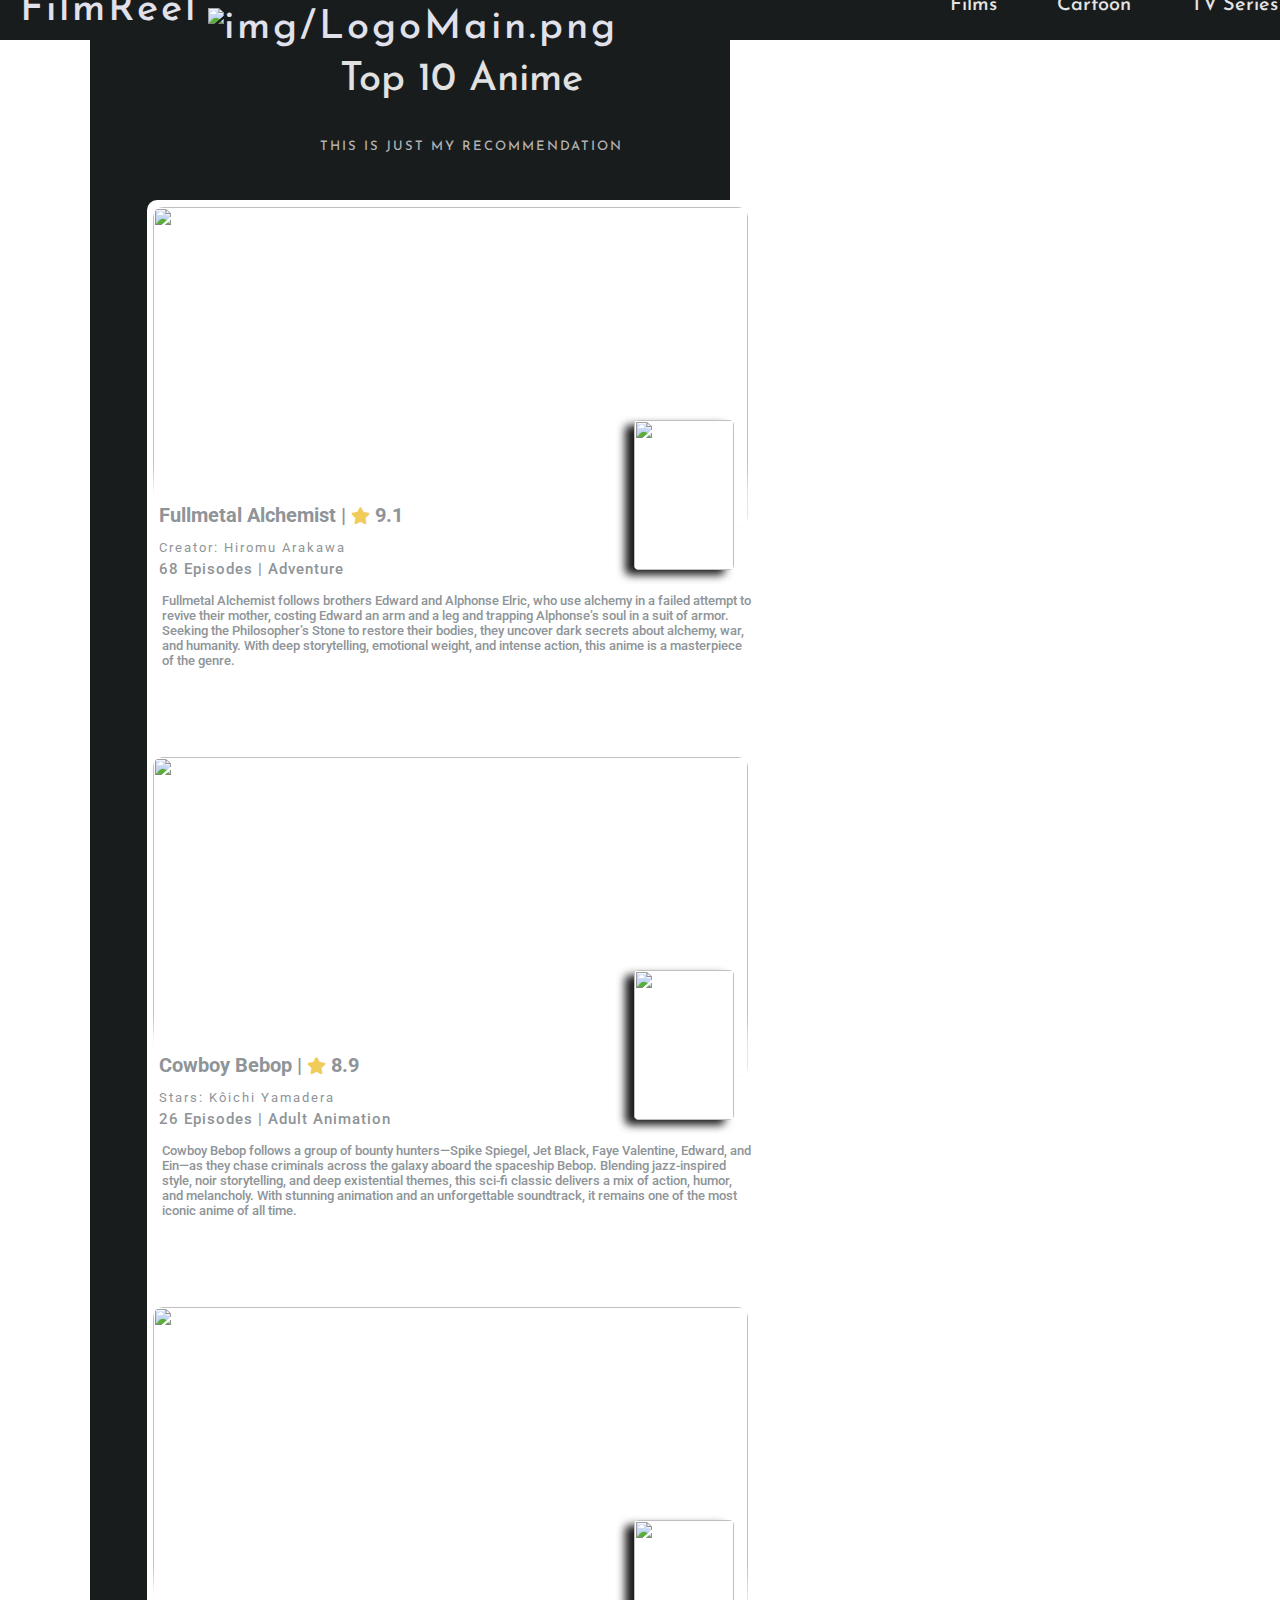
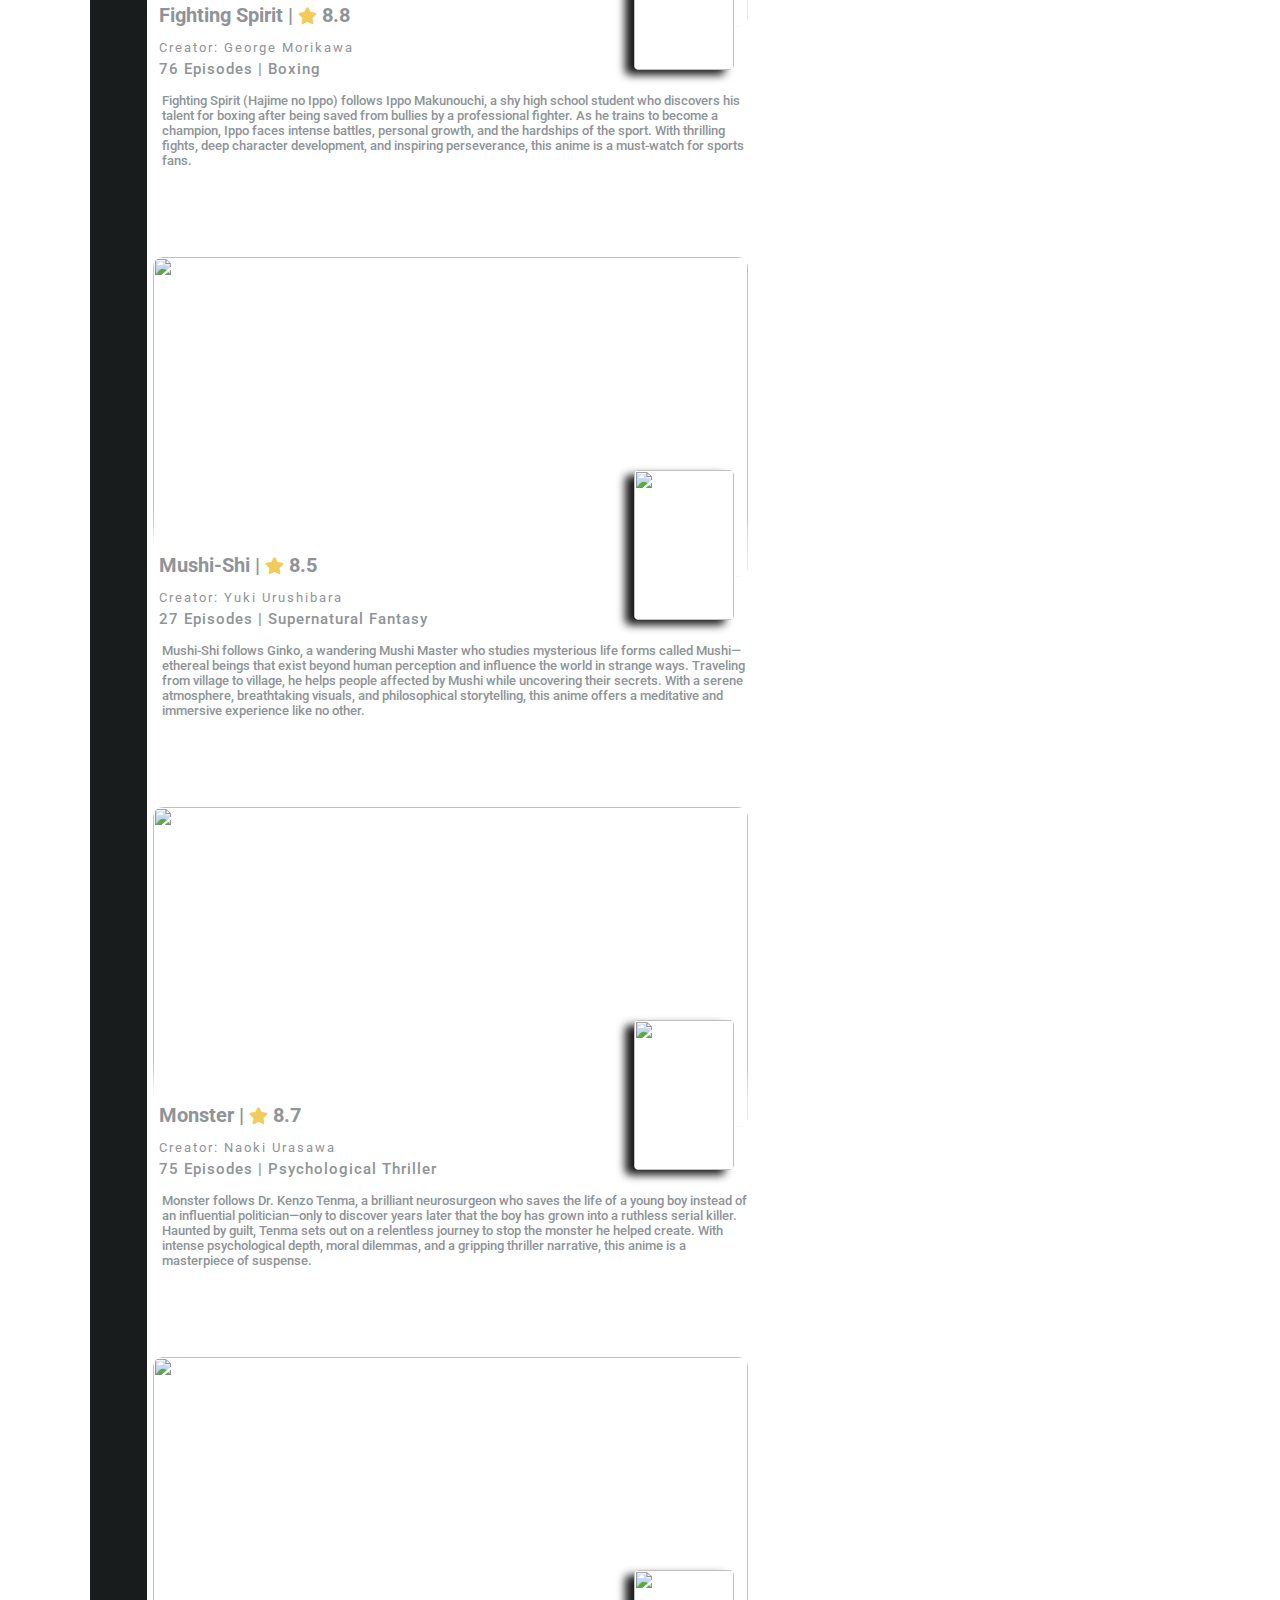
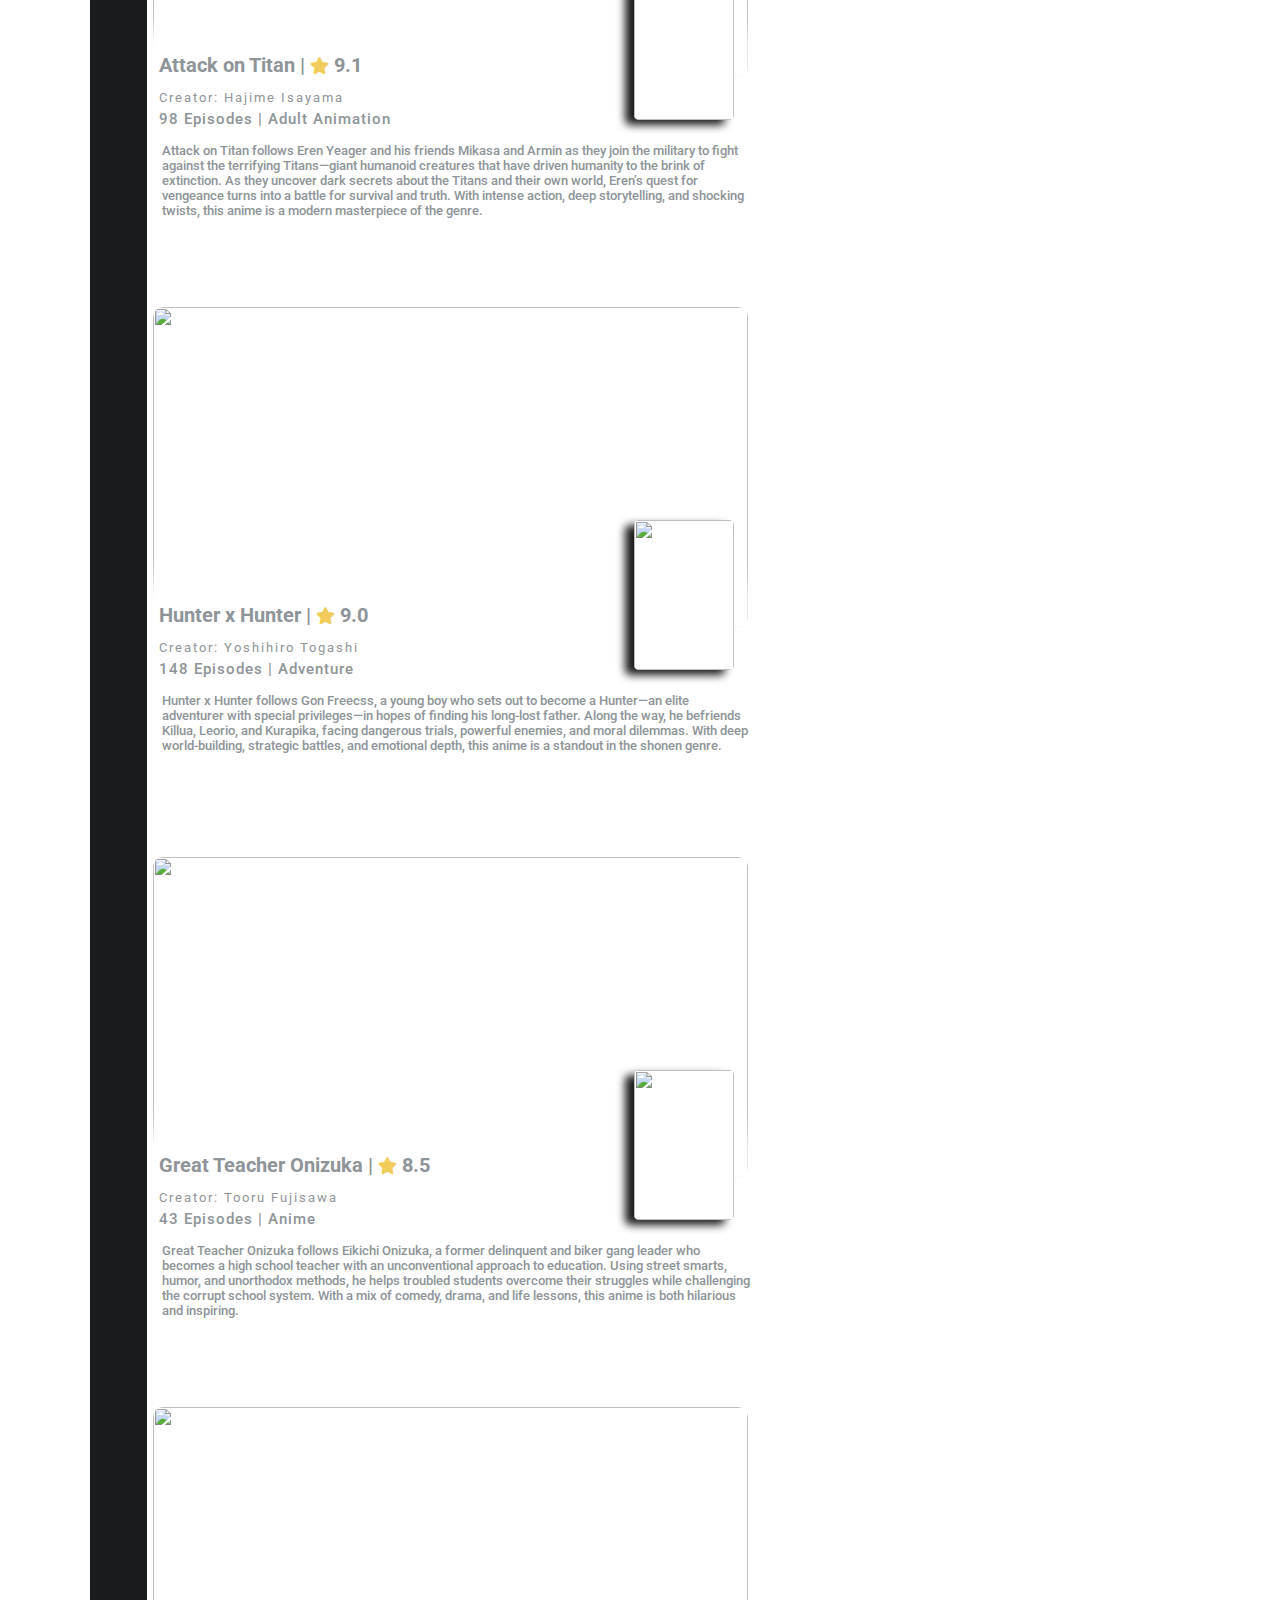
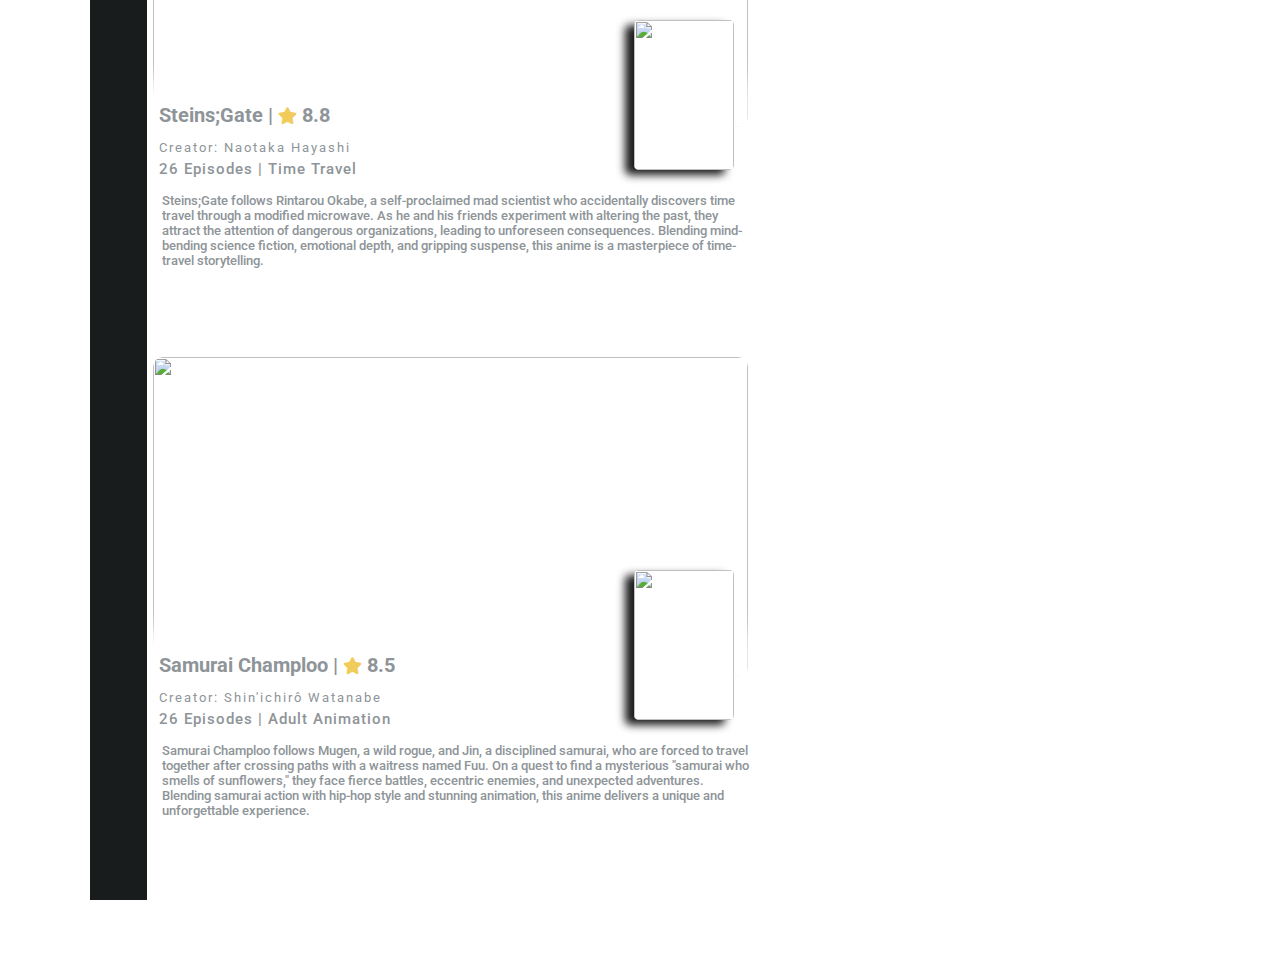
==== AE.html @ fcf22b29 "Add files via upload" ====
<!DOCTYPE html>
<html lang="en">
<head>
    <meta charset="UTF-8">
    <title>FilmReel</title>
    <meta name="viewport" content="width=device-width, initial-scale=1.0, maximum-scale=1.0, user-scalable=no">

    <link rel="stylesheet" href="index.css">
    <link rel="stylesheet" href="SS.css">
    <link rel="stylesheet" href="https://cdnjs.cloudflare.com/ajax/libs/font-awesome/6.7.2/css/all.min.css">
    <link rel="stylesheet" href="mobile_adaptations.css">

    <style>

    </style>
</head>
<body>


<section>
    <i id="contacts_telegram" class="fa-brands fa-telegram"></i>
</section>

<section>
    <article id="company_name">FilmReel<img id="FilmLogo" src="/img/MainLogo.png" alt="img/LogoMain.png" height="60" width="60"></article>
</section>

<section id="top_button">
    <span class="top_button" onclick="window.location.href='index.html';">Films</span>
    <span class="top_button" onclick="window.location.href='CN.html';">Cartoon</span>
    <span class="top_button" onclick="window.location.href='SS.html';">TV Series</span>
    <span class="top_button" onclick="window.location.href='AE.html';">Anime</span>

</section>


<div class="films_cards"></div>
<div class="films_cards3"></div>
<div class="films_cards2"></div>

<section>
    <article id="main_text">Top 10 Anime</article>
    <span class="text">THIS IS JUST MY RECOMMENDATION</span>
</section>

<section>
    <div id="TD" class="films_container">
        <div class="container_number">#1</div>
        <img class="container_image" height="300" width="500px" src="/img_anime/FAB.jpg">
        <h1 class="container_title">Fullmetal Alchemist | <i id="rating_star" class="fa-solid fa-star"></i> <span>9.1</span></h1>
        <span class="container_year">Creator: Hiromu Arakawa</span>
        <span class="container_director">68 Episodes | Adventure</span>
        <span class="container_description">Fullmetal Alchemist follows brothers Edward and Alphonse Elric, who use alchemy in a failed attempt to revive their mother, costing Edward an arm and a leg and trapping Alphonse’s soul in a suit of armor. Seeking the Philosopher’s Stone to restore their bodies, they uncover dark secrets about alchemy, war, and humanity. With deep storytelling, emotional weight, and intense action, this anime is a masterpiece of the genre.</span>
        <img class="container_poster" height="150" width="100" src="/img_anime/FAB_poster.jpg">
        <div class="blur"></div>
    </div>
</section>

<section>
    <div id="movie_pianist" class="films_container">
        <div class="container_number">#2</div>
        <img class="container_image" height="300" width="500px" src="/img_anime/COWBOY.jpg">
        <h1 class="container_title">Cowboy Bebop | <i id="rating_star" class="fa-solid fa-star"></i> <span>8.9</span></h1>
        <span class="container_year">Stars: Kôichi Yamadera</span>
        <span class="container_director">26 Episodes | Adult Animation</span>
        <span class="container_description">Cowboy Bebop follows a group of bounty hunters—Spike Spiegel, Jet Black, Faye Valentine, Edward, and Ein—as they chase criminals across the galaxy aboard the spaceship Bebop. Blending jazz-inspired style, noir storytelling, and deep existential themes, this sci-fi classic delivers a mix of action, humor, and melancholy. With stunning animation and an unforgettable soundtrack, it remains one of the most iconic anime of all time.</span>
        <img class="container_poster" height="150" width="100" src="/img_anime/Cowboy_poster.jpg">
        <div class="blur"></div>
    </div>
</section>



<section>
    <div id="movie_will_hunting" class="films_container">
        <div class="container_number">#3</div>
        <img class="container_image" height="300" width="500px" src="/img_anime/FS.jpg">
        <h1 class="container_title">Fighting Spirit | <i id="rating_star" class="fa-solid fa-star"></i> <span>8.8</span></h1>
        <span class="container_year">Creator: George Morikawa </span>
        <span class="container_director">76 Episodes | Boxing</span>
        <span class="container_description">Fighting Spirit (Hajime no Ippo) follows Ippo Makunouchi, a shy high school student who discovers his talent for boxing after being saved from bullies by a professional fighter. As he trains to become a champion, Ippo faces intense battles, personal growth, and the hardships of the sport. With thrilling fights, deep character development, and inspiring perseverance, this anime is a must-watch for sports fans.</span>
        <img class="container_poster" height="150" width="100" src="/img_anime/FS_poster.jpg">
        <div class="blur"></div>
    </div>
</section>


<section>
    <div id="movie_shawshank_redemption" class="films_container">
        <div class="container_number">#4</div>
        <img class="container_image" height="300" width="500px" src="/img_anime/MS.jpg">
        <h1 class="container_title">Mushi-Shi | <i id="rating_star" class="fa-solid fa-star"></i> <span>8.5</span></h1>
        <span class="container_year">Creator: Yuki Urushibara</span>
        <span class="container_director">27 Episodes | Supernatural Fantasy</span>
        <span class="container_description">Mushi-Shi follows Ginko, a wandering Mushi Master who studies mysterious life forms called Mushi—ethereal beings that exist beyond human perception and influence the world in strange ways. Traveling from village to village, he helps people affected by Mushi while uncovering their secrets. With a serene atmosphere, breathtaking visuals, and philosophical storytelling, this anime offers a meditative and immersive experience like no other.</span>
        <img class="container_poster" height="150" width="100" src="/img_anime/MS_poster.jpg">
        <div class="blur"></div>
    </div>
</section>



<section>
    <div  id="movie_The_Silence_of_the_Lambs" class="films_container">
        <div class="container_number">#5</div>
        <img class="container_image" height="300" width="500px" src="/img_anime/Monster.jpg">
        <h1 class="container_title">Monster | <i id="rating_star" class="fa-solid fa-star"></i> <span>8.7</span></h1>
        <span class="container_year">Creator: Naoki Urasawa</span>
        <span class="container_director">75 Episodes | Psychological Thriller</span>
        <span class="container_description">Monster follows Dr. Kenzo Tenma, a brilliant neurosurgeon who saves the life of a young boy instead of an influential politician—only to discover years later that the boy has grown into a ruthless serial killer. Haunted by guilt, Tenma sets out on a relentless journey to stop the monster he helped create. With intense psychological depth, moral dilemmas, and a gripping thriller narrative, this anime is a masterpiece of suspense.</span>
        <img class="container_poster" height="150" width="100" src="/img_anime/Monster_poster.jpg">
        <div class="blur"></div>
    </div>
</section>

<section>
    <div id="movie_Se7en" class="films_container">
        <div class="container_number">#6</div>
        <img class="container_image" height="300" width="500px" src="/img_anime/AOT2.webp">
        <h1 class="container_title">Attack on Titan | <i id="rating_star" class="fa-solid fa-star"></i> <span>9.1</span></h1>
        <span class="container_year">Creator: Hajime Isayama</span>
        <span class="container_director">98 Episodes | Adult Animation</span>
        <span class="container_description">Attack on Titan follows Eren Yeager and his friends Mikasa and Armin as they join the military to fight against the terrifying Titans—giant humanoid creatures that have driven humanity to the brink of extinction. As they uncover dark secrets about the Titans and their own world, Eren’s quest for vengeance turns into a battle for survival and truth. With intense action, deep storytelling, and shocking twists, this anime is a modern masterpiece of the genre.</span>
        <img class="container_poster" height="150" width="100" src="/img_anime/AOT.jpg">
        <div class="blur"></div>
    </div>
</section>

<section>
    <div id="movie_KNOF" class="films_container">
        <div class="container_number">#7</div>
        <img class="container_image" height="300" width="500px" src="/img_anime/HxH.jpg">
        <h1 class="container_title">Hunter x Hunter | <i id="rating_star" class="fa-solid fa-star"></i> <span>9.0</span></h1>
        <span class="container_year">Creator: Yoshihiro Togashi</span>
        <span class="container_director">148 Episodes | Adventure</span>
        <span class="container_description">Hunter x Hunter follows Gon Freecss, a young boy who sets out to become a Hunter—an elite adventurer with special privileges—in hopes of finding his long-lost father. Along the way, he befriends Killua, Leorio, and Kurapika, facing dangerous trials, powerful enemies, and moral dilemmas. With deep world-building, strategic battles, and emotional depth, this anime is a standout in the shonen genre.</span>
        <img class="container_poster" height="150" width="100" src="/img_anime/HxH_poster.jpg">
        <div class="blur"></div>
    </div>
</section>

<section>
    <div id="movie_STPR" class="films_container">
        <div class="container_number">#8</div>
        <img class="container_image" height="300" width="500px" src="/img_anime/GTO2.jpg">
        <h1 class="container_title">Great Teacher Onizuka | <i id="rating_star" class="fa-solid fa-star"></i> <span>8.5</span></h1>
        <span class="container_year">Creator: Tooru Fujisawa</span>
        <span class="container_director">43 Episodes | Anime</span>
        <span class="container_description">Great Teacher Onizuka follows Eikichi Onizuka, a former delinquent and biker gang leader who becomes a high school teacher with an unconventional approach to education. Using street smarts, humor, and unorthodox methods, he helps troubled students overcome their struggles while challenging the corrupt school system. With a mix of comedy, drama, and life lessons, this anime is both hilarious and inspiring.</span>
        <img class="container_poster" height="150" width="100" src="/img_anime/GTO.jpg">
        <div class="blur"></div>
    </div>
</section>

<section>
    <div id="movie_DPS" class="films_container">
        <div class="container_number">#9</div>
        <img class="container_image" height="300" width="500px" src="/img_anime/GS.webp">
        <h1 class="container_title">Steins;Gate | <i id="rating_star" class="fa-solid fa-star"></i> <span>8.8</span></h1>
        <span class="container_year">Creator: Naotaka Hayashi</span>
        <span class="container_director">26 Episodes | Time Travel</span>
        <span class="container_description">Steins;Gate follows Rintarou Okabe, a self-proclaimed mad scientist who accidentally discovers time travel through a modified microwave. As he and his friends experiment with altering the past, they attract the attention of dangerous organizations, leading to unforeseen consequences. Blending mind-bending science fiction, emotional depth, and gripping suspense, this anime is a masterpiece of time-travel storytelling.</span>
        <img class="container_poster" height="150" width="100" src="/img_anime/GS_poster.webp">
        <div class="blur"></div>
    </div>
</section>


<section>
    <div id="movie_LIB" class="films_container">
        <div class="container_number">#10</div>
        <img class="container_image" height="300" width="500px" src="/img_anime/SC.webp">
        <h1 class="container_title">Samurai Champloo | <i id="rating_star" class="fa-solid fa-star"></i> <span>8.5</span></h1>
        <span class="container_year">Creator: Shin'ichirô Watanabe</span>
        <span class="container_director">26 Episodes | Adult Animation</span>
        <span class="container_description">Samurai Champloo follows Mugen, a wild rogue, and Jin, a disciplined samurai, who are forced to travel together after crossing paths with a waitress named Fuu. On a quest to find a mysterious "samurai who smells of sunflowers," they face fierce battles, eccentric enemies, and unexpected adventures. Blending samurai action with hip-hop style and stunning animation, this anime delivers a unique and unforgettable experience.</span>
        <img class="container_poster" height="150" width="100" src="/img_anime/SC_poster.jpg">
        <div class="blur"></div>
    </div>
</section>



</body>
</html>
---- index.css ----
@import url('https://fonts.googleapis.com/css2?family=Roboto:ital,wdth,wght@0,75,475;1,75,475&display=swap');
@import url('https://fonts.googleapis.com/css2?family=Roboto:ital,wght@0,100..900;1,100..900&display=swap');
@import url('https://fonts.googleapis.com/css2?family=Josefin+Sans:ital,wght@0,100..700;1,100..700&display=swap');

@media screen and(max-width:1200px){

}
@media screen and(max-width:998px){

}
@media screen and(max-width:768px){

}



body {
    height: 7000px;
    background-color: #ffffff;
    margin: 0;
    padding: 0;
    overflow-x: hidden;
}



#main_text {
    color: white;
    font-size: 40px;
    color: #e1e1e1;
    position: relative;
    top: -100px;
    left: 340px;
    font-family: "Josefin Sans", serif;
    font-optical-sizing: auto;
    font-weight: 500;
    font-style: normal;
    z-index: 1;
}

#rating_star {
    font-size: 17px;
    color: #f1cc5b;
}

.text {
    letter-spacing: 2px;
    color: white;
    font-size: 13px;
    color: #b3b3b3;
    position: absolute;
    top: 140px;
    left: 320px;
    font-family: "Josefin Sans", serif;
    font-optical-sizing: auto;
    font-weight: 500;
    font-style: normal;
    z-index: 1;
}


#contacts_telegram {
    font-size: 30px;
    color: #e1e1ec;
    position: absolute;
    top: 20px;
    left: 1450px;
    transition: color 0.3s ease;
}

#contacts_telegram:hover {
    color: #f1cc5b !important;
}



#company_name {
    letter-spacing: 3px;
    font-size: 40px;
    color: #e1e1ec;
    position: relative;
    top: -10px;
    left: 20px;
    font-family: "Josefin Sans", serif;
    font-optical-sizing: auto;
    font-weight: 500;
    font-style: normal;
    z-index: 1;
}

.films_cards {
    background-color: #191c1c;
    position: absolute;
    top: -400px;
    left: 7%;
    height: 8850px;
    width: 50%;
    z-index: -1;
}

.films_cards3 {
    background-color: #191c1c;
    position: absolute;
    top: -400px;
    left: 1450px;
    height: 8850px;
    width: 5%;
    z-index: -1;
}

.films_cards2 {
    background-color: #191c1c;
    position: relative;
    top: -120px;
    height: 100px;
    width: 100%;
    z-index: -1;
}



#FilmLogo {
    position: relative;
    top: 18px;
    left: 10px;
    z-index: 1;
}



#top_button {
    display: flex;
    gap: 60px;
}

.top_button {
    position: relative;
    top: -45px;
    left: 950px;
    letter-spacing: 0px;
    color: #e4e4e4;
    font-size: 20px;
    font-family: "Josefin Sans", serif;
    font-optical-sizing: auto;
    font-weight: 500;
    font-style: normal;
    z-index: 1;
    cursor: pointer;
}


.top_button{
    position: relative;
    cursor: pointer;
    display: inline-block;
    transition: color 0.5s ease;
}

.top_button:hover {
    color: #ffffff;
    transition: 0.5s all ease;
}

.top_button::after {
    content: "";
    position: absolute;
    left: 0;
    width: 100%;
    height: 1.5px;
    transform: scaleX(0);
    bottom: -2px;
    background-color: #ffffff;
    transform-origin: bottom right;
    transition: transform 0.5s ease-out;
}

.top_button:hover::after {
    transform: scaleX(1);
    transform-origin: bottom left;
}

.films_container {
    background-color: #ffffff;
    width: 608px;

    position: absolute;
    top: 200px;
    left: 11.5%;
    height: 70%;
    overflow-x: hidden;

    border-radius: 10px;
}

.container_title {
    text-align: left;
    position: absolute;
    left: 2%;
    top: 290px;
    font-size: 20px;
    color: #8e9498;
    font-family: "Roboto", serif;
    font-optical-sizing: auto;
    font-weight: 700;
    font-style: normal;
    z-index: 2;
}

.container_year {
    letter-spacing: 2px;
    position: absolute;
    top: 340px;
    left: 2%;
    font-size: 13px;
    color: #8e9498;
    text-align: left;
    font-family: "Roboto", serif;
    font-optical-sizing: auto;
    font-weight: 400;
    font-style: normal;
    z-index: 2;
}

.container_director {
    position: absolute;
    letter-spacing: 1px;
    top: 360px;
    left: 2%;
    font-size: 15px;
    color: #8e9498;
    text-align: left;
    font-family: "Roboto", serif;
    font-optical-sizing: auto;
    font-weight: 500;
    font-style: normal;
    z-index: 2;
}

.container_number {
    background-color: 2;
    position: absolute;
    letter-spacing: 1px;
    top: 20px;
    left: 3%;
    font-size: 35px;
    color: #ffffff;
    text-align: left;
    border-radius: 5px;
    font-family: "Roboto", serif;
    font-optical-sizing: auto;
    font-weight: 500;
    font-style: normal;
    z-index: 2;
}

.container_description {
    position: absolute;
    top: 390px;
    padding: 3px;
    left: 2%;
    font-size: 13px;
    color: #8e9498;
    text-align: left;
    font-family: "Roboto", serif;
    font-optical-sizing: auto;
    font-weight: 500;
    font-style: normal;
    z-index: 2;
}

.container_image {
    overflow: hidden;
    position: absolute;
    top:7px;
    left: 1%;
    width: 595px;
    height: 320px;
    border-radius: 10px;

}

.container_poster {
    border-radius: 5px;
    position: absolute;
    top: 220px;
    left: 80%;
    z-index: 2;
    box-shadow: -9px 5px 8px #1c1c1c;
}

.blur {
    z-index: 1;
    overflow: hidden;
    position: absolute;
    top: 280px;
    right: 5px;
    height: 70px;
    width: 800px;
    background-color: #ffffff;
    filter: blur(10px);

}


#movie_pianist {
    position: absolute;
    top: 750px;
}

#movie_will_hunting {
    position: absolute;
    top: 1300px;
}

#movie_shawshank_redemption {
    position: absolute;
    top: 1850px;
}

#movie_The_Silence_of_the_Lambs {
    position: absolute;
    top: 2400px;
}

#movie_Se7en {
    position: absolute;
    top: 2950px;
}

#movie_KNOF {
    position: absolute;
    top: 3500px;
}

#movie_STPR {
    position: absolute;
    top: 4050px;
}

#movie_DPS {
    position: absolute;
    top: 4600px;
}


#movie_LIB {
    position: absolute;
    top: 5150px;
}

#movie_Forrest {
    position: absolute;
    top: 5700px;
}

#movie_Interstellar {
    position: absolute;
    top: 6250px;
}

#movie_OFO {
    position: absolute;
    top: 6800px;
}

#movie_HR {
    position: absolute;
    top: 7350px;
}

#movie_E {
    position: absolute;
    top: 7900px;
}
---- SS.css ----
body {
    height: 4000px;

}

.films_cards {
    background-color: #191c1c;
    position: absolute;
    top: -400px;
    left: 7%;
    height: 6100px;
    width: 50%;
    z-index: -1;
}

.films_cards3 {
    background-color: #191c1c;
    position: absolute;
    top: -400px;
    left: 1450px;
    height: 6100px;
    width: 5%;
    z-index: -1;
}
---- mobile_adaptations.css ----
@media (min-width: 320px) and (max-width: 576px) {
    html,body {
        overflow-x: hidden;
    }

    #company_name {
        font-size: 20px;
    }

    #contacts_telegram {
        left: 5%;
        top:5%;
    }

    .films_cards3 {
        left: 15%;
    }

    #FilmLogo {
        height: 30px;
        width: 30px;
    }

    .films_cards2 {
        width: 500px;
    }

    .films_cards {
        width: 420px;
        left: 1%;
    }

    .films_container {
        margin: 0 auto;
        width: 90%;
        max-height: 450px;
        height: 450px;
        overflow-x: hidden;
        overflow-y: hidden;
        left: 5%;
    }

    .container_poster {
        left: 75%;
        height: 130px;
        width: 90px;
        top: 40%;
        max-width: 40%;
        max-height: 28%;
        width: auto;
        height: auto;
        display: block;
    }

    .container_director{
        top: 68%;
    }

    .container_title {
        top: 235px;
        font-size: 15px;
    }

    .container_image {
        max-width: 98%;
        max-height: 100%;
        width: auto;
        height: auto;
        display: block;
        padding: 0px;
    }

    .container_description  {
        font-size: 12px;
        top: 75%;
    }

    .container_year {
        top: 62%;
        font-size: 11px;
    }

    #main_text {
        position: absolute;
        top: 10%;
        left:20%;

        font-size: 40px;
    }
    .text {
        left:15%;
    }

    #company_name {
        font-size: 20px;
        position: absolute;
        top: 1.5%;
    }

    #FilmLogo {
        font-size: 15px;
        position: absolute;
        top: -25%;
        left: 100%;
    }

    #top_button {
        gap: 10px;


    }

    .top_button {
        color: #e1e1ec;
        font-size: 17px;
        position: relative;
        display: inline-block;
        top:15px;
        left: 40%;
    }

    .films_cards {
        margin: 0 auto;
        width: 97%;


        overflow-x: hidden;
        overflow-y: hidden;

    }


}
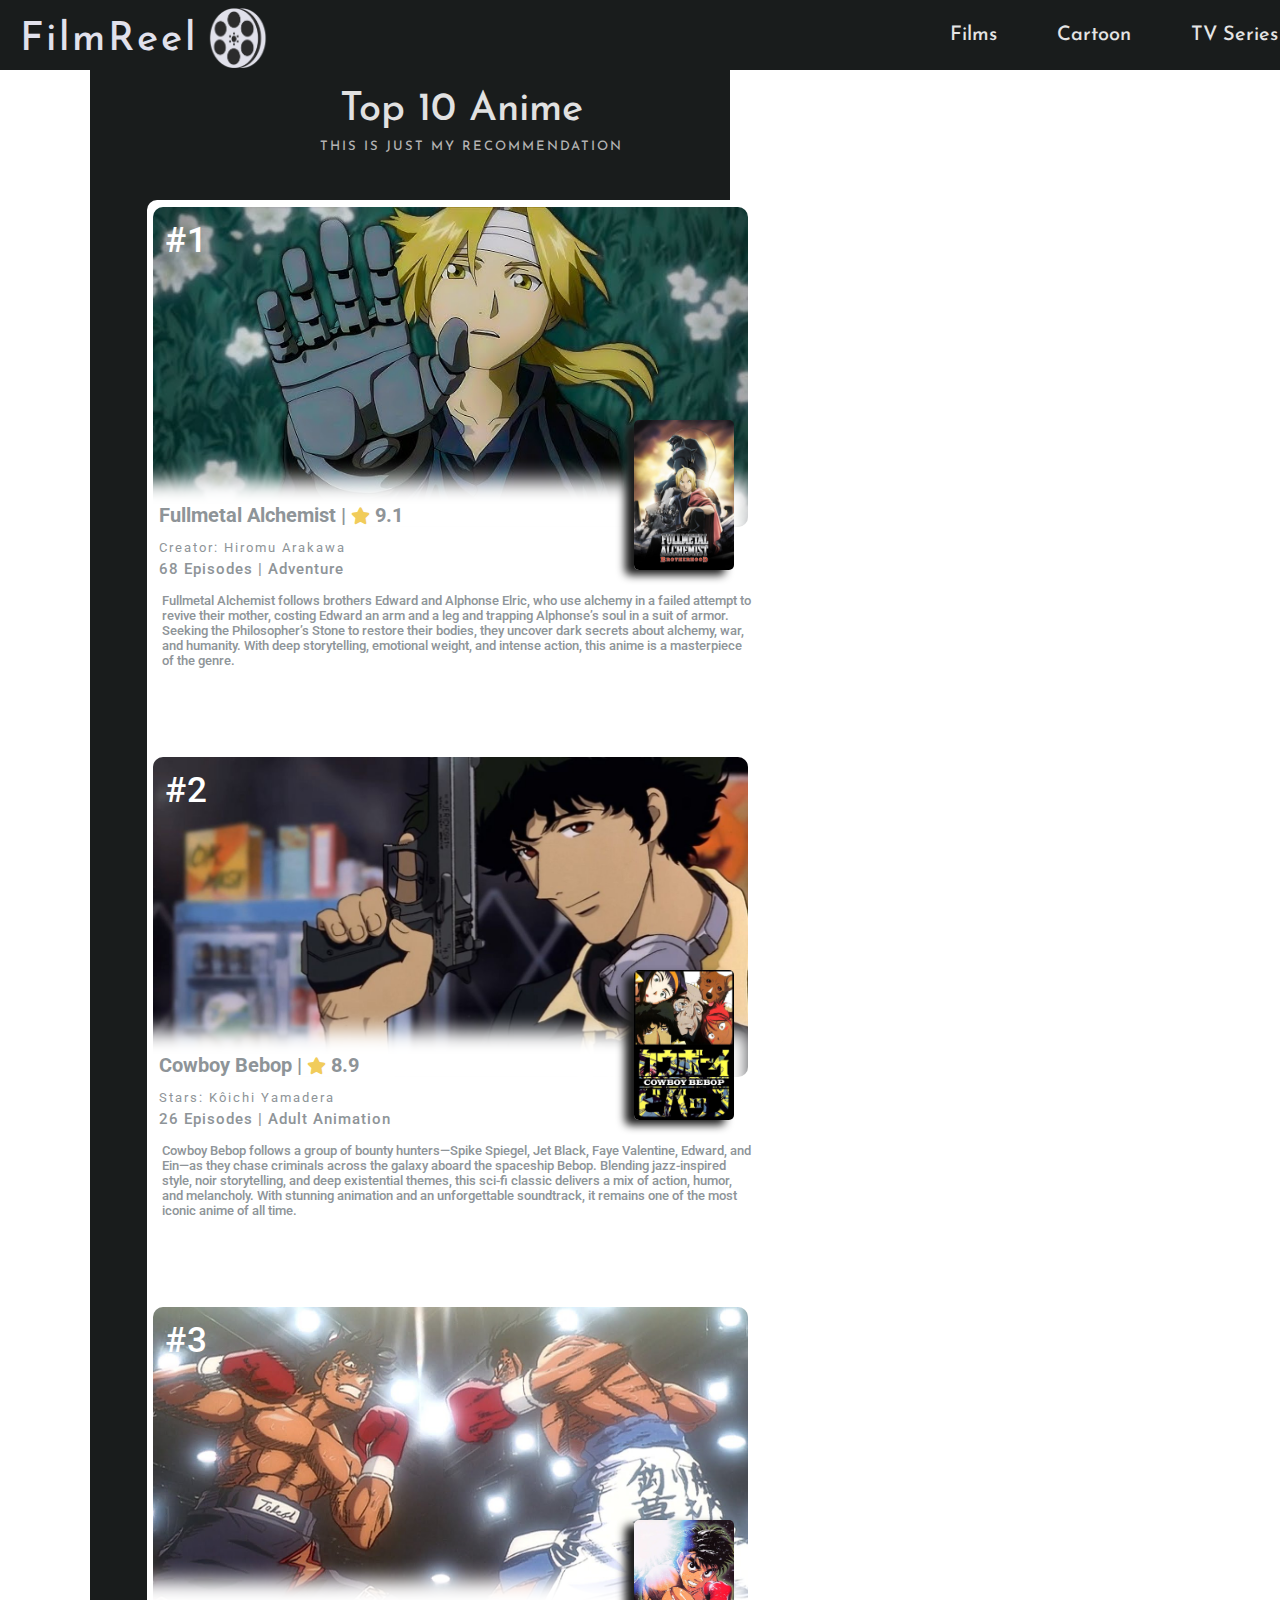
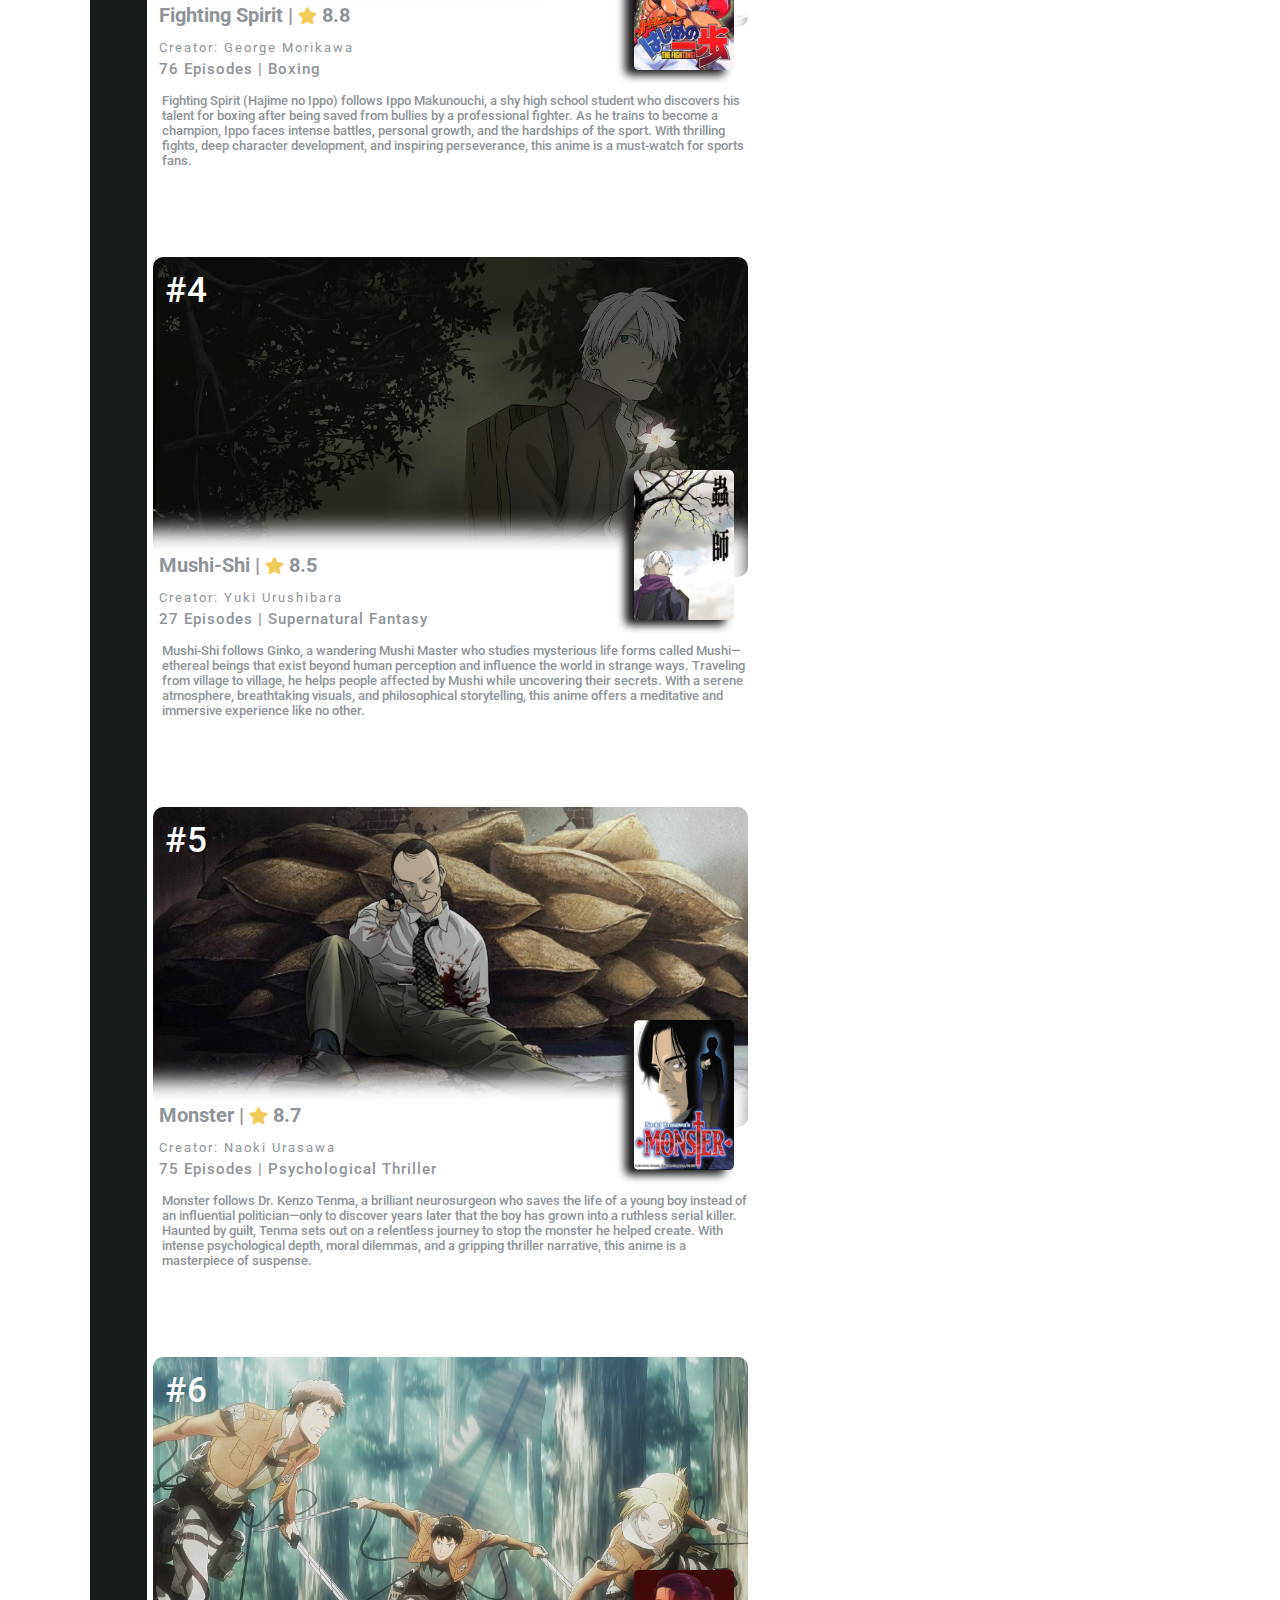
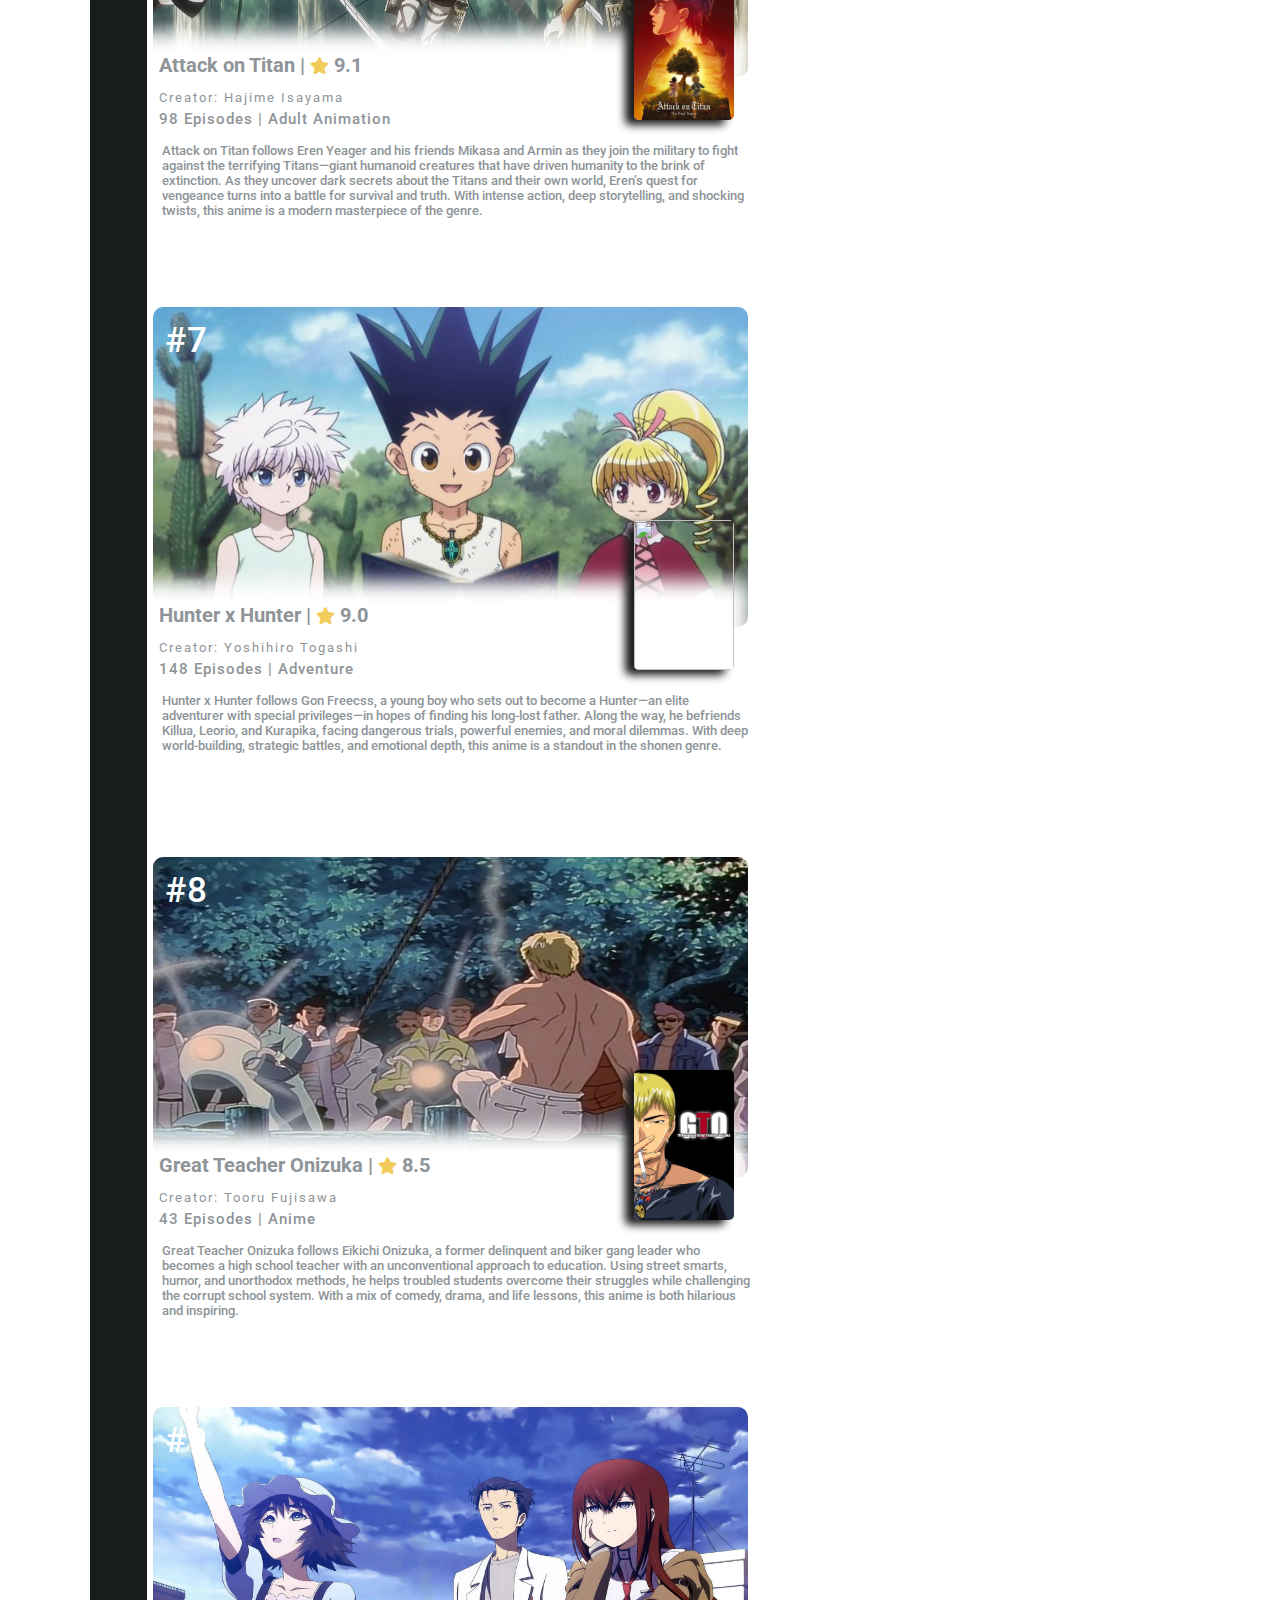
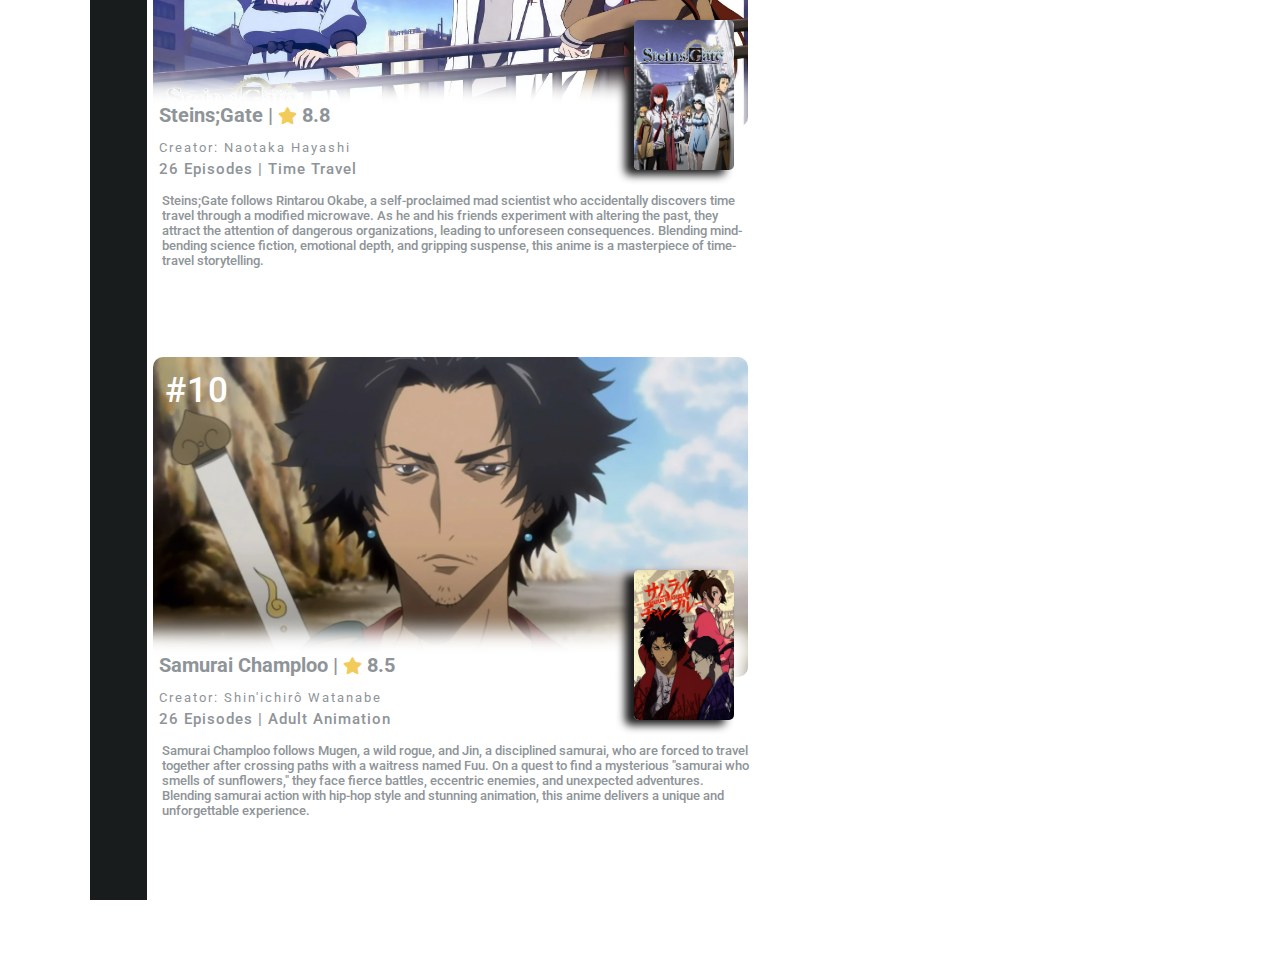
==== commit df34ee65: "Update AE.html" ====
--- a/AE.html
+++ b/AE.html
@@ -22,7 +22,7 @@
 </section>
 
 <section>
-    <article id="company_name">FilmReel<img id="FilmLogo" src="/img/MainLogo.png" alt="img/LogoMain.png" height="60" width="60"></article>
+    <article id="company_name">FilmReel<img id="FilmLogo" src="img/MainLogo.png" alt="img/LogoMain.png" height="60" width="60"></article>
 </section>
 
 <section id="top_button">
@@ -46,12 +46,12 @@
 <section>
     <div id="TD" class="films_container">
         <div class="container_number">#1</div>
-        <img class="container_image" height="300" width="500px" src="/img_anime/FAB.jpg">
+        <img class="container_image" height="300" width="500px" src="img_anime/FAB.jpg">
         <h1 class="container_title">Fullmetal Alchemist | <i id="rating_star" class="fa-solid fa-star"></i> <span>9.1</span></h1>
         <span class="container_year">Creator: Hiromu Arakawa</span>
         <span class="container_director">68 Episodes | Adventure</span>
         <span class="container_description">Fullmetal Alchemist follows brothers Edward and Alphonse Elric, who use alchemy in a failed attempt to revive their mother, costing Edward an arm and a leg and trapping Alphonse’s soul in a suit of armor. Seeking the Philosopher’s Stone to restore their bodies, they uncover dark secrets about alchemy, war, and humanity. With deep storytelling, emotional weight, and intense action, this anime is a masterpiece of the genre.</span>
-        <img class="container_poster" height="150" width="100" src="/img_anime/FAB_poster.jpg">
+        <img class="container_poster" height="150" width="100" src="img_anime/FAB_poster.jpg">
         <div class="blur"></div>
     </div>
 </section>
@@ -59,12 +59,12 @@
 <section>
     <div id="movie_pianist" class="films_container">
         <div class="container_number">#2</div>
-        <img class="container_image" height="300" width="500px" src="/img_anime/COWBOY.jpg">
+        <img class="container_image" height="300" width="500px" src="img_anime/COWBOY.jpg">
         <h1 class="container_title">Cowboy Bebop | <i id="rating_star" class="fa-solid fa-star"></i> <span>8.9</span></h1>
         <span class="container_year">Stars: Kôichi Yamadera</span>
         <span class="container_director">26 Episodes | Adult Animation</span>
         <span class="container_description">Cowboy Bebop follows a group of bounty hunters—Spike Spiegel, Jet Black, Faye Valentine, Edward, and Ein—as they chase criminals across the galaxy aboard the spaceship Bebop. Blending jazz-inspired style, noir storytelling, and deep existential themes, this sci-fi classic delivers a mix of action, humor, and melancholy. With stunning animation and an unforgettable soundtrack, it remains one of the most iconic anime of all time.</span>
-        <img class="container_poster" height="150" width="100" src="/img_anime/Cowboy_poster.jpg">
+        <img class="container_poster" height="150" width="100" src="img_anime/Cowboy_poster.jpg">
         <div class="blur"></div>
     </div>
 </section>
@@ -74,12 +74,12 @@
 <section>
     <div id="movie_will_hunting" class="films_container">
         <div class="container_number">#3</div>
-        <img class="container_image" height="300" width="500px" src="/img_anime/FS.jpg">
+        <img class="container_image" height="300" width="500px" src="img_anime/FS.jpg">
         <h1 class="container_title">Fighting Spirit | <i id="rating_star" class="fa-solid fa-star"></i> <span>8.8</span></h1>
         <span class="container_year">Creator: George Morikawa </span>
         <span class="container_director">76 Episodes | Boxing</span>
         <span class="container_description">Fighting Spirit (Hajime no Ippo) follows Ippo Makunouchi, a shy high school student who discovers his talent for boxing after being saved from bullies by a professional fighter. As he trains to become a champion, Ippo faces intense battles, personal growth, and the hardships of the sport. With thrilling fights, deep character development, and inspiring perseverance, this anime is a must-watch for sports fans.</span>
-        <img class="container_poster" height="150" width="100" src="/img_anime/FS_poster.jpg">
+        <img class="container_poster" height="150" width="100" src="img_anime/FS_poster.jpg">
         <div class="blur"></div>
     </div>
 </section>
@@ -88,12 +88,12 @@
 <section>
     <div id="movie_shawshank_redemption" class="films_container">
         <div class="container_number">#4</div>
-        <img class="container_image" height="300" width="500px" src="/img_anime/MS.jpg">
+        <img class="container_image" height="300" width="500px" src="img_anime/MS.jpg">
         <h1 class="container_title">Mushi-Shi | <i id="rating_star" class="fa-solid fa-star"></i> <span>8.5</span></h1>
         <span class="container_year">Creator: Yuki Urushibara</span>
         <span class="container_director">27 Episodes | Supernatural Fantasy</span>
         <span class="container_description">Mushi-Shi follows Ginko, a wandering Mushi Master who studies mysterious life forms called Mushi—ethereal beings that exist beyond human perception and influence the world in strange ways. Traveling from village to village, he helps people affected by Mushi while uncovering their secrets. With a serene atmosphere, breathtaking visuals, and philosophical storytelling, this anime offers a meditative and immersive experience like no other.</span>
-        <img class="container_poster" height="150" width="100" src="/img_anime/MS_poster.jpg">
+        <img class="container_poster" height="150" width="100" src="img_anime/MS_poster.jpg">
         <div class="blur"></div>
     </div>
 </section>
@@ -103,12 +103,12 @@
 <section>
     <div  id="movie_The_Silence_of_the_Lambs" class="films_container">
         <div class="container_number">#5</div>
-        <img class="container_image" height="300" width="500px" src="/img_anime/Monster.jpg">
+        <img class="container_image" height="300" width="500px" src="img_anime/Monster.jpg">
         <h1 class="container_title">Monster | <i id="rating_star" class="fa-solid fa-star"></i> <span>8.7</span></h1>
         <span class="container_year">Creator: Naoki Urasawa</span>
         <span class="container_director">75 Episodes | Psychological Thriller</span>
         <span class="container_description">Monster follows Dr. Kenzo Tenma, a brilliant neurosurgeon who saves the life of a young boy instead of an influential politician—only to discover years later that the boy has grown into a ruthless serial killer. Haunted by guilt, Tenma sets out on a relentless journey to stop the monster he helped create. With intense psychological depth, moral dilemmas, and a gripping thriller narrative, this anime is a masterpiece of suspense.</span>
-        <img class="container_poster" height="150" width="100" src="/img_anime/Monster_poster.jpg">
+        <img class="container_poster" height="150" width="100" src="img_anime/Monster_poster.jpg">
         <div class="blur"></div>
     </div>
 </section>
@@ -116,12 +116,12 @@
 <section>
     <div id="movie_Se7en" class="films_container">
         <div class="container_number">#6</div>
-        <img class="container_image" height="300" width="500px" src="/img_anime/AOT2.webp">
+        <img class="container_image" height="300" width="500px" src="img_anime/AOT2.webp">
         <h1 class="container_title">Attack on Titan | <i id="rating_star" class="fa-solid fa-star"></i> <span>9.1</span></h1>
         <span class="container_year">Creator: Hajime Isayama</span>
         <span class="container_director">98 Episodes | Adult Animation</span>
         <span class="container_description">Attack on Titan follows Eren Yeager and his friends Mikasa and Armin as they join the military to fight against the terrifying Titans—giant humanoid creatures that have driven humanity to the brink of extinction. As they uncover dark secrets about the Titans and their own world, Eren’s quest for vengeance turns into a battle for survival and truth. With intense action, deep storytelling, and shocking twists, this anime is a modern masterpiece of the genre.</span>
-        <img class="container_poster" height="150" width="100" src="/img_anime/AOT.jpg">
+        <img class="container_poster" height="150" width="100" src="img_anime/AOT.jpg">
         <div class="blur"></div>
     </div>
 </section>
@@ -129,12 +129,12 @@
 <section>
     <div id="movie_KNOF" class="films_container">
         <div class="container_number">#7</div>
-        <img class="container_image" height="300" width="500px" src="/img_anime/HxH.jpg">
+        <img class="container_image" height="300" width="500px" src="img_anime/HxH.jpg">
         <h1 class="container_title">Hunter x Hunter | <i id="rating_star" class="fa-solid fa-star"></i> <span>9.0</span></h1>
         <span class="container_year">Creator: Yoshihiro Togashi</span>
         <span class="container_director">148 Episodes | Adventure</span>
         <span class="container_description">Hunter x Hunter follows Gon Freecss, a young boy who sets out to become a Hunter—an elite adventurer with special privileges—in hopes of finding his long-lost father. Along the way, he befriends Killua, Leorio, and Kurapika, facing dangerous trials, powerful enemies, and moral dilemmas. With deep world-building, strategic battles, and emotional depth, this anime is a standout in the shonen genre.</span>
-        <img class="container_poster" height="150" width="100" src="/img_anime/HxH_poster.jpg">
+        <img class="container_poster" height="150" width="100" src="img_anime/HxH_poster.jpg">
         <div class="blur"></div>
     </div>
 </section>
@@ -142,12 +142,12 @@
 <section>
     <div id="movie_STPR" class="films_container">
         <div class="container_number">#8</div>
-        <img class="container_image" height="300" width="500px" src="/img_anime/GTO2.jpg">
+        <img class="container_image" height="300" width="500px" src="img_anime/GTO2.jpg">
         <h1 class="container_title">Great Teacher Onizuka | <i id="rating_star" class="fa-solid fa-star"></i> <span>8.5</span></h1>
         <span class="container_year">Creator: Tooru Fujisawa</span>
         <span class="container_director">43 Episodes | Anime</span>
         <span class="container_description">Great Teacher Onizuka follows Eikichi Onizuka, a former delinquent and biker gang leader who becomes a high school teacher with an unconventional approach to education. Using street smarts, humor, and unorthodox methods, he helps troubled students overcome their struggles while challenging the corrupt school system. With a mix of comedy, drama, and life lessons, this anime is both hilarious and inspiring.</span>
-        <img class="container_poster" height="150" width="100" src="/img_anime/GTO.jpg">
+        <img class="container_poster" height="150" width="100" src="img_anime/GTO.jpg">
         <div class="blur"></div>
     </div>
 </section>
@@ -155,12 +155,12 @@
 <section>
     <div id="movie_DPS" class="films_container">
         <div class="container_number">#9</div>
-        <img class="container_image" height="300" width="500px" src="/img_anime/GS.webp">
+        <img class="container_image" height="300" width="500px" src="img_anime/GS.webp">
         <h1 class="container_title">Steins;Gate | <i id="rating_star" class="fa-solid fa-star"></i> <span>8.8</span></h1>
         <span class="container_year">Creator: Naotaka Hayashi</span>
         <span class="container_director">26 Episodes | Time Travel</span>
         <span class="container_description">Steins;Gate follows Rintarou Okabe, a self-proclaimed mad scientist who accidentally discovers time travel through a modified microwave. As he and his friends experiment with altering the past, they attract the attention of dangerous organizations, leading to unforeseen consequences. Blending mind-bending science fiction, emotional depth, and gripping suspense, this anime is a masterpiece of time-travel storytelling.</span>
-        <img class="container_poster" height="150" width="100" src="/img_anime/GS_poster.webp">
+        <img class="container_poster" height="150" width="100" src="img_anime/GS_poster.webp">
         <div class="blur"></div>
     </div>
 </section>
@@ -169,12 +169,12 @@
 <section>
     <div id="movie_LIB" class="films_container">
         <div class="container_number">#10</div>
-        <img class="container_image" height="300" width="500px" src="/img_anime/SC.webp">
+        <img class="container_image" height="300" width="500px" src="img_anime/SC.webp">
         <h1 class="container_title">Samurai Champloo | <i id="rating_star" class="fa-solid fa-star"></i> <span>8.5</span></h1>
         <span class="container_year">Creator: Shin'ichirô Watanabe</span>
         <span class="container_director">26 Episodes | Adult Animation</span>
         <span class="container_description">Samurai Champloo follows Mugen, a wild rogue, and Jin, a disciplined samurai, who are forced to travel together after crossing paths with a waitress named Fuu. On a quest to find a mysterious "samurai who smells of sunflowers," they face fierce battles, eccentric enemies, and unexpected adventures. Blending samurai action with hip-hop style and stunning animation, this anime delivers a unique and unforgettable experience.</span>
-        <img class="container_poster" height="150" width="100" src="/img_anime/SC_poster.jpg">
+        <img class="container_poster" height="150" width="100" src="img_anime/SC_poster.jpg">
         <div class="blur"></div>
     </div>
 </section>
@@ -182,4 +182,4 @@
 
 
 </body>
-</html>+</html>
